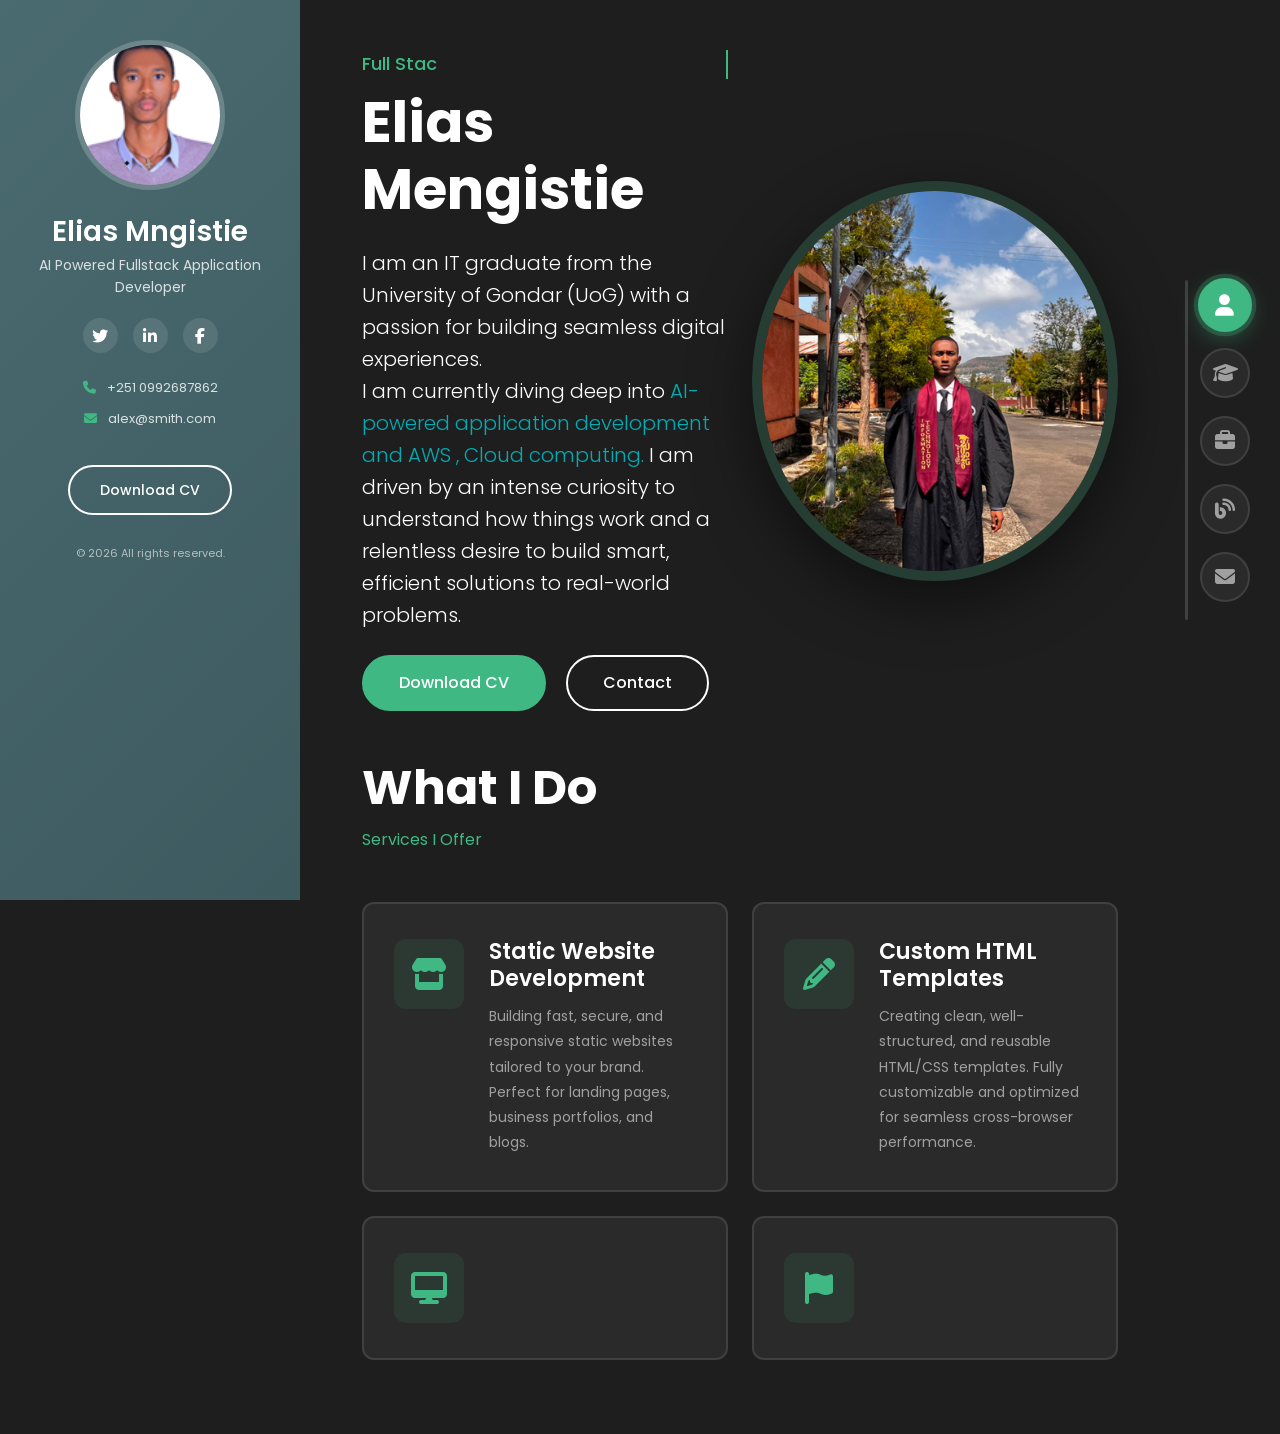
==== index.html @ cf646b40 "Initial commit" ====
<!DOCTYPE html>
<html lang="en">

<head>
    <meta charset="UTF-8">
    <meta name="viewport" content="width=device-width, initial-scale=1.0">
    <meta name="description" content="Professional Portfolio - Web Designer & Developer">
    <meta name="author" content="Alex Smith">
    <title>Elias Mengistie - Web Developer Portfolio</title>

    <!-- Favicon -->
    <link rel="icon" type="image/svg+xml" href="images/favicon.svg">
    <link rel="shortcut icon" href="images/favicon.svg">

    <!-- Bootstrap CSS -->
    <link href="https://cdn.jsdelivr.net/npm/bootstrap@5.3.2/dist/css/bootstrap.min.css" rel="stylesheet">

    <!-- Font Awesome -->
    <link rel="stylesheet" href="https://cdnjs.cloudflare.com/ajax/libs/font-awesome/6.4.2/css/all.min.css">

    <!-- Google Fonts -->
    <link href="https://fonts.googleapis.com/css2?family=Poppins:wght@300;400;500;600;700&display=swap"
        rel="stylesheet">

    <!-- Custom CSS -->
    <link rel="stylesheet" href="css/style.css">

</head>

<body>

    <!-- Sidebar -->
    <aside class="sidebar" id="sidebar">
        <div class="sidebar-content">
            <!-- Profile Image -->
            <div class="profile-img-wrapper">
                <img src="./images/profile.png" alt="Alex Smith" class="profile-img" id="profileImg">
            </div>

            <!-- Name & Title -->
            <h2 class="profile-name">Elias Mngistie</h2>
            <p class="profile-title">AI Powered Fullstack Application Developer </p>

            <!-- Social Links -->
            <div class="social-links">
                <a href="#" aria-label="Twitter"><i class="fab fa-twitter"></i></a>
                <a href="#" aria-label="LinkedIn"><i class="fab fa-linkedin-in"></i></a>
                <a href="#" aria-label="Facebook"><i class="fab fa-facebook-f"></i></a>
            </div>

            <!-- Contact Info -->
            <div class="contact-info">
                <p><i class="fas fa-phone"></i> +251 0992687862</p>
                <p><i class="fas fa-envelope"></i> alex@smith.com</p>
            </div>

            <!-- Download CV Button -->
            <a href="assets/cv.pdf" class="btn-download" download>Download CV</a>

            <!-- Copyright -->
            <p class="copyright">&copy; 2026 All rights reserved.</p>
        </div>

        <!-- Mobile Toggle -->
        <button class="sidebar-toggle d-lg-none" id="sidebarToggle">
            <i class="fas fa-bars"></i>
        </button>
    </aside>

    <!-- Right Navigation -->
    <nav class="right-nav">
        <ul>
            <li data-tooltip="About Me"><a href="#home" class="nav-link" data-section="home" title="About Me">
                    <i class="fas fa-user"></i>
                </a></li>
            <li data-tooltip="Resume"><a href="#resume" class="nav-link" data-section="resume" title="Resume">
                    <i class="fas fa-graduation-cap"></i>
                </a></li>
            <li data-tooltip="Portfolio"><a href="#portfolio" class="nav-link" data-section="portfolio"
                    title="Portfolio">
                    <i class="fas fa-briefcase"></i>
                </a></li>
            <li data-tooltip="Blog"><a href="#blog" class="nav-link" data-section="blog" title="Blog">
                    <i class="fas fa-blog"></i>
                </a></li>
            <li data-tooltip="Contact"><a href="#contact" class="nav-link" data-section="contact" title="Contact">
                    <i class="fas fa-envelope"></i>
                </a></li>
        </ul>
    </nav>

    <!-- Main Content -->
    <main class="main-content">

        <!-- Home Section -->
        <section id="home" class="section">
            <div class="container-fluid h-100">
                <div class="row h-100 align-items-center">
                    <div class="col-lg-6">
                        <div class="home-content">
                            <span class="subtitle">Full Stack Developer</span>
                            <h1 class="display-3 fw-bold mb-4">Elias Mengistie</h1>
                            <p class="lead mb-4">

                                I am an IT graduate from the University of Gondar (UoG) with a passion for building
                                seamless digital experiences.<br>


                                I am currently diving deep into <span class="highlight-text">AI-powered application
                                    development and AWS , Cloud computing. </span>I am driven by an intense curiosity to
                                understand how things work and a relentless desire to build smart, efficient solutions
                                to real-world problems.

                            </p>
                            <div class="home-buttons">
                                <a href="assets/cv.pdf" class="btn btn-primary me-3" download>Download CV</a>
                                <a href="#contact" class="btn btn-outline-light">Contact</a>
                            </div>
                        </div>
                    </div>
                    <div class="col-lg-6">
                        <div class="home-image">
                            <img src="./images/hero7.png" alt="Alex Smith" class="img-fluid rounded-circle">
                        </div>
                    </div>
                </div>

                <!-- What I Do Section (inside About Me) -->
                <div class="what-i-do-section mt-5">
                    <div class="section-header">
                        <h2 class="section-title">What I Do</h2>
                        <p class="section-subtitle">Services I Offer</p>
                    </div>

                    <div class="row">
                        <div class="col-lg-6 mb-4">
                            <div class="service-card">
                                <div class="service-icon">
                                    <i class="fas fa-store"></i>
                                </div>
                                <div class="service-content">
                                    <h3>Static Website Development</h3>
                                    <p>Building fast, secure, and responsive static websites tailored to your brand.
                                        Perfect for landing pages, business portfolios, and blogs.</p>
                                </div>
                            </div>
                        </div>

                        <div class="col-lg-6 mb-4">
                            <div class="service-card">
                                <div class="service-icon">
                                    <i class="fas fa-pencil-alt"></i>
                                </div>
                                <div class="service-content">
                                    <h3>Custom HTML Templates</h3>
                                    <p>Creating clean, well-structured, and reusable HTML/CSS templates. Fully
                                        customizable and optimized for seamless cross-browser performance.</p>
                                </div>
                            </div>
                        </div>

                        <div class="col-lg-6 mb-4">
                            <div class="service-card">
                                <div class="service-icon">
                                    <i class="fas fa-desktop"></i>
                                </div>
                                <!-- <div class="service-content">
                                    <h3>#</h3>
                                    <p>Pellentesque pellentesque, ipsum sit amet auctor accumsan, odio tortor bibendum
                                        massa, sit amet ultricies ex lectus scelerisque nibh. Ut non sodales.</p>
                                </div> -->
                            </div>
                        </div>

                        <div class="col-lg-6 mb-4">
                            <div class="service-card">
                                <div class="service-icon">
                                    <i class="fas fa-flag"></i>
                                </div>
                                <!-- <div class="service-content">
                                    <h3>#</h3>
                                    <p>Pellentesque pellentesque, ipsum sit amet auctor accumsan, odio tortor bibendum
                                        massa, sit amet ultricies ex lectus scelerisque nibh. Ut non sodales.</p>
                                </div> -->
                            </div>
                        </div>
                    </div>
                </div>
            </div>
        </section>

        <!-- Resume Section -->
        <section id="resume" class="section">
            <div class="container-fluid">
                <div class="section-header">
                    <h2 class="section-title">Bachelor of Information Technology </h2>
                    <p class="section-subtitle">University of Gondar (UoG)</p>
                </div>

                <div class="row">
                    <!-- Education & Experience -->
                    <div class="col-lg-6">
                        <h3 class="resume-heading">
                            <i class="fas fa-graduation-cap"></i> Education
                        </h3>

                        <div class="timeline">
                            <div class="timeline-item">
                                <span class="timeline-date">IT Graduate</span>
                                <div class="timeline-content">
                                    <h4></h4>
                                    <p class="timeline-company">University of Studies</p>
                                    <p>Gained hands-on experience in building software solutions and web applications
                                        through academic projects at UoG. Focused heavily on modern frontend
                                        technologies, system analysis, and translating user requirements into functional
                                        web interfaces.</p>
                                </div>
                            </div>

                            <div class="timeline-item">
                                <span class="timeline-date"></span>
                                <div class="timeline-content">
                                    <h4></h4>
                                    <p class="timeline-company"></p>
                                    <p></p>
                                </div>
                            </div>
                        </div>

                        <h3 class="resume-heading mt-5">
                            <i class="fas fa-briefcase"></i> Experience
                        </h3>

                        <div class="timeline">
                            <div class="timeline-item">
                                <span class="timeline-date">2025</span>
                                <div class="timeline-content">
                                    <h4>internship </h4>
                                    <p class="timeline-company">EEU</p>
                                    <p>For 2 months Internship at Ethiopian Electric Utility
                                        by Networking knowledge WAN,LAN And MAN how to server configure
                                        and switch cables, ports configure
                                    </p>
                                </div>
                            </div>

                            <div class="timeline-item">
                                <span class="timeline-date">Graduate IT From UoG 2026</span>
                                <div class="timeline-content">
                                    <h4>Junior developer </h4>
                                    <p class="timeline-company">self employed/freelance </p>
                                    <p></p>
                                </div>
                            </div>

                            <!-- <div class="timeline-item">
                                <span class="timeline-date">2011 - 2013</span>
                                <div class="timeline-content">
                                    <h4>Junior UI/UX Designer</h4>
                                    <p class="timeline-company">Google</p>
                                    <p>Duis mollis nunc quis quam viverra venenatis. Nulla nulla arcu, congue vitae nunc
                                        ac, sodales ultricies diam. Nullam justo erat, tincidunt sit amet.</p>
                                </div>
                            </div> -->
                        </div>
                    </div>

                    <!-- Skills
                    <div class="col-lg-6">
                        <h3 class="resume-heading">
                            <i class="fas fa-pencil-ruler"></i> Design Skills
                        </h3>

                        <div class="skills-list">
                            <div class="skill-item">
                                <div class="skill-header">
                                    <span>Web Design</span>
                                    <span>95%</span>
                                </div>
                                <div class="progress">
                                    <div class="progress-bar" style="width: 95%"></div>
                                </div>
                            </div>

                            <div class="skill-item">
                                <div class="skill-header">
                                    <span>Print Design</span>
                                    <span>85%</span>
                                </div>
                                <div class="progress">
                                    <div class="progress-bar" style="width: 85%"></div>
                                </div>
                            </div>

                            <div class="skill-item">
                                <div class="skill-header">
                                    <span>Logo Design</span>
                                    <span>80%</span>
                                </div>
                                <div class="progress">
                                    <div class="progress-bar" style="width: 80%"></div>
                                </div>
                            </div>

                            <div class="skill-item">
                                <div class="skill-header">
                                    <span>Graphic Design</span>
                                    <span>90%</span>
                                </div>
                                <div class="progress">
                                    <div class="progress-bar" style="width: 90%"></div>
                                </div>
                            </div>
                        </div>

                        <h3 class="resume-heading mt-5">
                            <i class="fas fa-code"></i> Coding Skills
                        </h3>

                        <div class="skills-list">
                            <div class="skill-item">
                                <div class="skill-header">
                                    <span>JavaScript</span>
                                    <span>95%</span>
                                </div>
                                <div class="progress">
                                    <div class="progress-bar" style="width: 95%"></div>
                                </div>
                            </div>

                            <div class="skill-item">
                                <div class="skill-header">
                                    <span>PHP</span>
                                    <span>85%</span>
                                </div>
                                <div class="progress">
                                    <div class="progress-bar" style="width: 85%"></div>
                                </div>
                            </div>

                            <div class="skill-item">
                                <div class="skill-header">
                                    <span>HTML/CSS</span>
                                    <span>100%</span>
                                </div>
                                <div class="progress">
                                    <div class="progress-bar" style="width: 100%"></div>
                                </div>
                            </div>

                            <div class="skill-item">
                                <div class="skill-header">
                                    <span>Smarty/Twig</span>
                                    <span>75%</span>
                                </div>
                                <div class="progress">
                                    <div class="progress-bar" style="width: 75%"></div>
                                </div>
                            </div>

                            <div class="skill-item">
                                <div class="skill-header">
                                    <span>Perl</span>
                                    <span>90%</span>
                                </div>
                                <div class="progress">
                                    <div class="progress-bar" style="width: 90%"></div>
                                </div>
                            </div>
                        </div>

                        <h3 class="resume-heading mt-5">
                            <i class="fas fa-lightbulb"></i> Knowledges
                        </h3>

                        <div class="knowledges">
                            <span class="badge-knowledge">Marketing</span>
                            <span class="badge-knowledge">Print</span>
                            <span class="badge-knowledge">Digital Design</span>
                            <span class="badge-knowledge">Social Media</span>
                            <span class="badge-knowledge">Time Management</span>
                            <span class="badge-knowledge">Communication</span>
                            <span class="badge-knowledge">Problem-Solving</span>
                            <span class="badge-knowledge">Social Networking</span>
                            <span class="badge-knowledge">Flexibility</span>
                        </div>
                    </div> -->
                </div>

                <!-- Certificates Section -->
                <div class="row mt-5">
                    <div class="col-12">
                        <h3 class="resume-heading">
                            <i class="fas fa-certificate"></i> Certificates
                        </h3>

                        <div class="row cert-grid">

                            <div class="col-lg-4 col-md-6 mb-4">
                                <div class="certificate-card">
                                    <div class="certificate-logo">
                                        <img src="./images/profile7.jpg" alt="Certificate Issuer Logo"
                                            onerror="this.style.display='none'; this.parentElement.innerHTML='<span class=\'cert-logo-text\'>GOLDENGRID</span>';">
                                    </div>
                                    <div class="certificate-content">
                                        <h4>5 Million Ethiopian Coders</h4>
                                        <p class="certificate-id">
                                            <i class="fas fa-id-badge"></i>Membership
                                        ID:www.udacity.com/
                                        certificate/e
                                        /fab7bfb4-5303-11ef-be69-573302b5a492
                                        </p>
                                        <p class="certificate-date">
                                            <i class="far fa-calendar-alt"></i> October 27, 2024
                                        </p>
                                        <a href="./images/portfolio9.jpg" class="cert-view-btn">
                                            <i class="fas fa-eye"></i> View Certificate
                                        </a>
                                    </div>
                                </div>
                            </div>

                            <!-- <div class="col-lg-4 col-md-6 mb-4">
                                <div class="certificate-card">
                                    <div class="certificate-logo">
                                        <img src="images/cert-logo-2.png" alt="Certificate Issuer Logo"
                                            onerror="this.style.display='none'; this.parentElement.innerHTML='<span class=\'cert-logo-text\'>GOLDENGRID</span>';">
                                    </div>
                                    <div class="certificate-content">
                                        <h4>Psychology of Internation Design</h4>
                                        <p class="certificate-id">
                                            <i class="fas fa-id-badge"></i> Membership ID: XXXX
                                        </p>
                                        <p class="certificate-date">
                                            <i class="far fa-calendar-alt"></i> 19 April 2018
                                        </p>
                                        <a href="#" class="cert-view-btn">
                                            <i class="fas fa-eye"></i> View Certificate
                                        </a>
                                    </div>
                                </div>
                            </div> -->

                            <!-- <div class="col-lg-4 col-md-6 mb-4">
                                <div class="certificate-card">
                                    <div class="certificate-logo">
                                        <img src="images/cert-logo-3.png" alt="Certificate Issuer Logo"
                                            onerror="this.style.display='none'; this.parentElement.innerHTML='<span class=\'cert-logo-text\'>UDEMY</span>';">
                                    </div>
                                    <div class="certificate-content">
                                        <h4>Advanced Web Development</h4>
                                        <p class="certificate-id">
                                            <i class="fas fa-id-badge"></i> Membership ID: XXXX
                                        </p>
                                        <p class="certificate-date">
                                            <i class="far fa-calendar-alt"></i> 25 June 2019
                                        </p>
                                        <a href="#" class="cert-view-btn">
                                            <i class="fas fa-eye"></i> View Certificate
                                        </a>
                                    </div>
                                </div>
                            </div> -->

                            <!-- <div class="col-lg-4 col-md-6 mb-4">
                                <div class="certificate-card">
                                    <div class="certificate-logo">
                                        <img src="images/cert-logo-4.png" alt="Certificate Issuer Logo"
                                            onerror="this.style.display='none'; this.parentElement.innerHTML='<span class=\'cert-logo-text\'>COURSERA</span>';">
                                    </div>
                                    <div class="certificate-content">
                                        <h4>UI/UX Design Specialization</h4>
                                        <p class="certificate-id">
                                            <i class="fas fa-id-badge"></i> Membership ID: XXXX
                                        </p>
                                        <p class="certificate-date">
                                            <i class="far fa-calendar-alt"></i> 12 March 2020
                                        </p>
                                        <a href="#" class="cert-view-btn">
                                            <i class="fas fa-eye"></i> View Certificate
                                        </a>
                                    </div>
                                </div>
                            </div> -->

                            <!-- <div class="col-lg-4 col-md-6 mb-4">
                                <div class="certificate-card">
                                    <div class="certificate-logo">
                                        <img src="images/cert-logo-5.png" alt="Certificate Issuer Logo"
                                            onerror="this.style.display='none'; this.parentElement.innerHTML='<span class=\'cert-logo-text\'>FREECODECAMP</span>';">
                                    </div>
                                    <div class="certificate-content">
                                        <h4>JavaScript Algorithms &amp; DS</h4>
                                        <p class="certificate-id">
                                            <i class="fas fa-id-badge"></i> Membership ID: XXXX
                                        </p>
                                        <p class="certificate-date">
                                            <i class="far fa-calendar-alt"></i> 08 September 2021
                                        </p>
                                        <a href="#" class="cert-view-btn">
                                            <i class="fas fa-eye"></i> View Certificate
                                        </a>
                                    </div>
                                </div>
                            </div> -->

                            <div class="col-lg-4 col-md-6 mb-4">
                                <div class="certificate-card">
                                    <div class="certificate-logo">
                                        <img src="./images/certeficate.jpg" alt="Certificate Issuer Logo"
                                            onerror="this.style.display='none'; this.parentElement.innerHTML='<span class=\'cert-logo-text\'>META</span>';">
                                    </div>
                                    <div class="certificate-content">
                                        <h4>Andromeda Computer and Software Training institute </h4>
                                        <p class="certificate-id">
                                            <i class="fas fa-id-badge"></i> Membership ID: ACO738/16
                                        </p>
                                        <p class="certificate-date">
                                            <i class="far fa-calendar-alt"></i> December 07, 2023-January 24, 2024
                                        </p>
                                        <a href="./images/andromeda.jpg" class="cert-view-btn">
                                            <i class="fas fa-eye"></i> View Certificate
                                        </a>
                                    </div>
                                </div>
                            </div>

                        </div>
                    </div>
                </div>
            </div>
        </section>

        <!-- Portfolio Section -->
        <section id="portfolio" class="section">
            <div class="container-fluid">
                <div class="section-header">
                    <h2 class="section-title">Portfolio</h2>
                    <p class="section-subtitle">My Best Works</p>
                </div>

                <!-- Filter Buttons -->
                <div class="portfolio-filters mb-4">
                    <button class="filter-btn active" data-filter="all">All</button>
                    <button class="filter-btn" data-filter="detailed">Detailed</button>
                    <button class="filter-btn" data-filter="mockups">Mockups</button>
                    <button class="filter-btn" data-filter="soundcloud">SoundCloud</button>
                    <button class="filter-btn" data-filter="vimeo">Vimeo Videos</button>
                    <button class="filter-btn" data-filter="youtube">YouTube Videos</button>
                </div>

                <!-- Portfolio Grid -->
                <div class="row portfolio-grid">
                    <div class="col-lg-4 col-md-6 mb-4 portfolio-item" data-category="mockups">
                        <div class="portfolio-card">
                            <img src="images/portfolio-1.jpg" alt="Project 1" class="img-fluid">
                            <div class="portfolio-overlay">
                                <h4>Creative Design</h4>
                                <p>Mockups</p>
                                <a href="images/portfolio-1.jpg" class="portfolio-link">
                                    <i class="fas fa-search-plus"></i>
                                </a>
                            </div>
                        </div>
                    </div>

                    <div class="col-lg-4 col-md-6 mb-4 portfolio-item" data-category="detailed">
                        <div class="portfolio-card">
                            <img src="images/portfolio-2.jpg" alt="Project 2" class="img-fluid">
                            <div class="portfolio-overlay">
                                <h4>Architecture Building</h4>
                                <p>Detailed</p>
                                <a href="images/portfolio-2.jpg" class="portfolio-link">
                                    <i class="fas fa-search-plus"></i>
                                </a>
                            </div>
                        </div>
                    </div>

                    <div class="col-lg-4 col-md-6 mb-4 portfolio-item" data-category="mockups">
                        <div class="portfolio-card">
                            <img src="images/portfolio-3.jpg" alt="Project 3" class="img-fluid">
                            <div class="portfolio-overlay">
                                <h4>Brand Identity</h4>
                                <p>Mockups</p>
                                <a href="images/portfolio-3.jpg" class="portfolio-link">
                                    <i class="fas fa-search-plus"></i>
                                </a>
                            </div>
                        </div>
                    </div>

                    <div class="col-lg-4 col-md-6 mb-4 portfolio-item" data-category="youtube">
                        <div class="portfolio-card">
                            <img src="images/portfolio-4.jpg" alt="Project 4" class="img-fluid">
                            <div class="portfolio-overlay">
                                <h4>Video Production</h4>
                                <p>YouTube</p>
                                <a href="#" class="portfolio-link">
                                    <i class="fas fa-play"></i>
                                </a>
                            </div>
                        </div>
                    </div>

                    <div class="col-lg-4 col-md-6 mb-4 portfolio-item" data-category="detailed">
                        <div class="portfolio-card">
                            <img src="images/portfolio-5.jpg" alt="Project 5" class="img-fluid">
                            <div class="portfolio-overlay">
                                <h4>Web Development</h4>
                                <p>Detailed</p>
                                <a href="images/portfolio-5.jpg" class="portfolio-link">
                                    <i class="fas fa-search-plus"></i>
                                </a>
                            </div>
                        </div>
                    </div>

                    <div class="col-lg-4 col-md-6 mb-4 portfolio-item" data-category="vimeo">
                        <div class="portfolio-card">
                            <img src="images/portfolio-6.jpg" alt="Project 6" class="img-fluid">
                            <div class="portfolio-overlay">
                                <h4>Motion Graphics</h4>
                                <p>Vimeo</p>
                                <a href="#" class="portfolio-link">
                                    <i class="fas fa-play"></i>
                                </a>
                            </div>
                        </div>
                    </div>
                </div>
            </div>
        </section>

        <!-- Blog Section -->
        <!-- <section id="blog" class="section">
            <div class="container-fluid">
                <div class="section-header">
                    <h2 class="section-title">Blog</h2>
                    <p class="section-subtitle">My Diary</p>
                </div>

                <!-- Blog Filter -->
                <!-- <div class="blog-filters mb-4">
                    <button class="filter-btn active" data-filter="all">All</button>
                    <button class="filter-btn" data-filter="ui">UI</button>
                    <button class="filter-btn" data-filter="design">Design</button>
                    <button class="filter-btn" data-filter="ecommerce">E-Commerce</button>
                </div> -->

                <!-- Blog Grid -->
                <!-- <div class="row blog-grid">
                    <div class="col-lg-4 col-md-6 mb-4 blog-item" data-category="design">
                        <div class="blog-card">
                            <div class="blog-image">
                                <img src="images/blog-1.jpg" alt="Blog Post 1" class="img-fluid">
                                <span class="blog-category">Design</span>
                            </div>
                            <div class="blog-content">
                                <p class="blog-date">
                                    <i class="far fa-calendar"></i> 09 May, 2026
                                </p>
                                <h4 class="blog-title">
                                    <a href="#">Why I Switched to Sketch For UI Design</a>
                                </h4>
                                <p class="blog-excerpt">Lorem ipsum dolor sit amet, consectetur adipiscing elit. Sed do
                                    eiusmod tempor incididunt ut labore.</p>
                                <a href="#" class="blog-link">Read More <i class="fas fa-arrow-right"></i></a>
                            </div>
                        </div>
                    </div>

                    <div class="col-lg-4 col-md-6 mb-4 blog-item" data-category="ecommerce">
                        <div class="blog-card">
                            <div class="blog-image">
                                <img src="images/blog-2.jpg" alt="Blog Post 2" class="img-fluid">
                                <span class="blog-category">WordPress</span>
                            </div>
                            <div class="blog-content">
                                <p class="blog-date">
                                    <i class="far fa-calendar"></i> 15 June, 2026
                                </p>
                                <h4 class="blog-title">
                                    <a href="#">How to Make a WordPress Plugin Extensible</a>
                                </h4>
                                <p class="blog-excerpt">Consectetur adipiscing elit. Sed do eiusmod tempor incididunt ut
                                    labore et dolore magna aliqua.</p>
                                <a href="#" class="blog-link">Read More <i class="fas fa-arrow-right"></i></a>
                            </div>
                        </div>
                    </div>

                    <div class="col-lg-4 col-md-6 mb-4 blog-item" data-category="ui">
                        <div class="blog-card">
                            <div class="blog-image">
                                <img src="images/blog-3.jpg" alt="Blog Post 3" class="img-fluid">
                                <span class="blog-category">Design</span>
                            </div>
                            <div class="blog-content">
                                <p class="blog-date">
                                    <i class="far fa-calendar"></i> 22 July, 2026
                                </p>
                                <h4 class="blog-title">
                                    <a href="#">Top 10 UI Design Trends for 2026</a>
                                </h4>
                                <p class="blog-excerpt">Sed do eiusmod tempor incididunt ut labore et dolore magna
                                    aliqua. Ut enim ad minim veniam.</p>
                                <a href="#" class="blog-link">Read More <i class="fas fa-arrow-right"></i></a>
                            </div>
                        </div>
                    </div>

                    <div class="col-lg-4 col-md-6 mb-4 blog-item" data-category="ecommerce">
                        <div class="blog-card">
                            <div class="blog-image">
                                <img src="images/blog-4.jpg" alt="Blog Post 4" class="img-fluid">
                                <span class="blog-category">E-Commerce</span>
                            </div>
                            <div class="blog-content">
                                <p class="blog-date">
                                    <i class="far fa-calendar"></i> 01 August, 2026
                                </p>
                                <h4 class="blog-title">
                                    <a href="#">Building Scalable E-Commerce Platforms</a>
                                </h4>
                                <p class="blog-excerpt">Quis nostrud exercitation ullamco laboris nisi ut aliquip ex ea
                                    commodo consequat.</p>
                                <a href="#" class="blog-link">Read More <i class="fas fa-arrow-right"></i></a>
                            </div>
                        </div>
                    </div>
                </div>
            </div>
        </section> -->

        <!-- Contact Section -->
        <section id="contact" class="section">
            <div class="container-fluid">
                <div class="section-header">
                    <h2 class="section-title">Contact</h2>
                    <p class="section-subtitle">Get In Touch</p>
                </div>

                <!-- Contact Info Cards -->
                <div class="row mb-5">
                    <div class="col-md-4 mb-3">
                        <div class="contact-card">
                            <i class="fas fa-map-marker-alt contact-icon"></i>
                            <h4>Gondar</h4>
                            <p>Ethiopia </p>
                        </div>
                    </div>

                    <div class="col-md-4 mb-3">
                        <div class="contact-card">
                            <i class="fas fa-phone contact-icon"></i>
                            <h4>992687862</h4>
                            <p></p>
                        </div>
                    </div>

                    <div class="col-md-4 mb-3">
                        <div class="contact-card">
                            <i class="fas fa-envelope contact-icon"></i>
                            <h4>mengesteielias@gmail.com</h4>
                            <p>Online Support</p>
                        </div>
                    </div>
                </div>

                <!-- Contact Form TOP, Map BOTTOM -->

                <!-- FORM - Top -->
                <div class="row mb-4">
                    <div class="col-12">
                        <form id="contactForm" class="contact-form" novalidate>
                            <h3 class="mb-4">How Can I Help You?</h3>

                            <div class="row">
                                <div class="col-md-6 mb-3">
                                    <input type="text" name="fullname" id="fullname" class="form-control"
                                        placeholder="Full Name" required>
                                    <div class="invalid-feedback">Name is required.</div>
                                </div>
                                <div class="col-md-6 mb-3">
                                    <input type="email" name="email" id="email" class="form-control"
                                        placeholder="Email Address" required>
                                    <div class="invalid-feedback">Please enter a valid email.</div>
                                </div>
                            </div>

                            <div class="row">
                                <div class="col-md-6 mb-3">
                                    <input type="text" name="subject" id="subject" class="form-control"
                                        placeholder="Subject" required>
                                    <div class="invalid-feedback">Subject is required.</div>
                                </div>
                                <div class="col-md-6 mb-3">
                                    <textarea name="message" id="message" class="form-control" rows="3"
                                        placeholder="Message" required></textarea>
                                    <div class="invalid-feedback">Please, leave me a message.</div>
                                </div>
                            </div>

                            <button type="submit" class="btn btn-primary">
                                <i class="fas fa-paper-plane me-2"></i> Send Message
                            </button>
                        </form>
                    </div>
                </div>

                <!-- MAP - Bottom -->
                <div class="row">
                    <div class="col-12">
                        <div class="map-container">
                            <iframe
                                src="https://www.google.com/maps/embed?pb=!1m18!1m12!1m3!1d100939.98555090294!2d-122.507640937988!3d37.75767542590962!2m3!1f0!2f0!3f0!3m2!1i1024!2i768!4f13.1!3m3!1m2!1s0x80859a6d00690021%3A0x4a501367f076adff!2sSan%20Francisco%2C%20CA!5e0!3m2!1sen!2sus!4v1234567890123!5m2!1sen!2sus"
                                width="100%" height="400" style="border:0;" allowfullscreen="" loading="lazy">
                            </iframe>
                        </div>
                    </div>
                </div>
            </div>
        </section>

    </main>

    <!-- Loading Screen -->
    <div class="loading-screen" id="loadingScreen">
        <div class="spinner-border text-primary" role="status">
            <span class="visually-hidden">Loading...</span>
        </div>
    </div>

    <!-- Bootstrap JS -->
    <script src="https://cdn.jsdelivr.net/npm/bootstrap@5.3.2/dist/js/bootstrap.bundle.min.js"></script>

    <!-- Custom JS -->
    <script src="js/script.js"></script>
</body>

</html>
---- css/style.css ----
/* ===================================
   Global Styles & Variables
   =================================== */
:root {
    --primary-color: #40b883;
    --secondary-color: #2c3e50;
    --dark-bg: #1e1e1e;
    --darker-bg: #2a2a2a;
    --sidebar-bg: #3d5a5f;
    --text-light: #ffffff;
    --text-muted: #a0a0a0;
    --border-color: #404040;
    --transition: all 0.3s ease;
}

* {
    margin: 0;
    padding: 0;
    box-sizing: border-box;
}

body {
    font-family: 'Poppins', sans-serif;
    background-color: var(--dark-bg);
    color: var(--text-light);
    overflow-x: hidden;
    line-height: 1.6;
}

a {
    text-decoration: none;
    color: inherit;
    transition: var(--transition);
}

img {
    max-width: 100%;
    height: auto;
}

/* ===================================
   Sidebar Styles
   =================================== */
.sidebar {
    position: fixed;
    left: 0;
    top: 0;
    width: 300px;
    height: 100vh;
    background: linear-gradient(135deg, #4a6b70 0%, #3d5a5f 100%);
    padding: 40px 30px;
    z-index: 1000;
    overflow-y: auto;
    transition: var(--transition);
}

.sidebar::-webkit-scrollbar {
    width: 5px;
}

.sidebar::-webkit-scrollbar-thumb {
    background: rgba(255, 255, 255, 0.3);
    border-radius: 10px;
}

.sidebar-content {
    display: flex;
    flex-direction: column;
    align-items: center;
    text-align: center;
}

.profile-img-wrapper {
    width: 150px;
    height: 150px;
    margin-bottom: 25px;
    position: relative;
}

.profile-img {
    width: 100%;
    height: 100%;
    border-radius: 50%;
    object-fit: cover;
    border: 5px solid rgba(255, 255, 255, 0.2);
    transition: var(--transition);
}

.profile-img:hover {
    transform: scale(1.05);
    border-color: var(--primary-color);
}

.profile-name {
    font-size: 28px;
    font-weight: 600;
    margin-bottom: 5px;
    color: var(--text-light);
}

.profile-title {
    font-size: 14px;
    color: rgba(255, 255, 255, 0.8);
    margin-bottom: 20px;
}

.social-links {
    display: flex;
    gap: 15px;
    margin-bottom: 25px;
}

.social-links a {
    width: 35px;
    height: 35px;
    background: rgba(255, 255, 255, 0.1);
    border-radius: 50%;
    display: flex;
    align-items: center;
    justify-content: center;
    font-size: 16px;
    transition: var(--transition);
}

.social-links a:hover {
    background: var(--primary-color);
    transform: translateY(-3px);
}

.contact-info {
    width: 100%;
    margin-bottom: 25px;
    font-size: 13px;
}

.contact-info p {
    margin-bottom: 10px;
    color: rgba(255, 255, 255, 0.8);
    word-break: break-word;
}

.contact-info i {
    margin-right: 8px;
    color: var(--primary-color);
}

.btn-download {
    display: inline-block;
    padding: 12px 30px;
    background: transparent;
    border: 2px solid var(--text-light);
    color: var(--text-light);
    border-radius: 30px;
    font-size: 14px;
    font-weight: 500;
    transition: var(--transition);
    margin-bottom: 30px;
}

.btn-download:hover {
    background: var(--primary-color);
    border-color: var(--primary-color);
    transform: translateY(-2px);
}

.copyright {
    font-size: 11px;
    color: rgba(255, 255, 255, 0.6);
    margin-top: auto;
}

/* Sidebar Toggle for Mobile */
.sidebar-toggle {
    position: fixed;
    top: 20px;
    left: 20px;
    width: 50px;
    height: 50px;
    background: var(--primary-color);
    border: none;
    border-radius: 50%;
    color: white;
    font-size: 20px;
    cursor: pointer;
    z-index: 1001;
    display: none;
    align-items: center;
    justify-content: center;
    transition: var(--transition);
}

.sidebar-toggle:hover {
    transform: scale(1.1);
}

/* ===================================
   Right Navigation
   =================================== */
.right-nav {
    position: fixed;
    right: 30px;
    top: 50%;
    transform: translateY(-50%);
    z-index: 999;
}

/* Vertical line indicator - LEFT side of buttons */
.right-nav::before {
    content: '';
    position: absolute;
    left: -15px;
    top: 0;
    bottom: 0;
    width: 3px;
    background: var(--border-color);
    border-radius: 2px;
}

.right-nav ul {
    list-style: none;
    margin: 0;
    padding: 0;
}

/* Each list item is the tooltip anchor */
.right-nav ul li {
    margin-bottom: 18px;
    position: relative;
    display: flex;
    align-items: center;
    justify-content: flex-end;
}

/* Tooltip label */
.right-nav ul li::before {
    content: attr(data-tooltip);
    position: absolute;
    right: 70px;
    background: rgba(30, 30, 30, 0.95);
    color: #fff;
    font-size: 15px;
    font-weight: 600;
    padding: 10px 18px;
    border-radius: 8px;
    white-space: nowrap;
    pointer-events: none;
    opacity: 0;
    transform: translateX(10px);
    transition: opacity 0.3s ease, transform 0.3s ease;
    box-shadow: 0 4px 20px rgba(0, 0, 0, 0.4);
    border: 2px solid rgba(64, 184, 131, 0.5);
}

/* Tooltip arrow pointing right */
.right-nav ul li::after {
    content: '';
    position: absolute;
    right: 64px;
    width: 0;
    height: 0;
    border-top: 8px solid transparent;
    border-bottom: 8px solid transparent;
    border-left: 8px solid rgba(30, 30, 30, 0.95);
    pointer-events: none;
    opacity: 0;
    transform: translateX(10px);
    transition: opacity 0.3s ease, transform 0.3s ease;
}

/* Show tooltip on hover */
.right-nav ul li:hover::before,
.right-nav ul li:hover::after {
    opacity: 1;
    transform: translateX(0);
}

/* The nav button itself */
.right-nav .nav-link {
    width: 50px;
    height: 50px;
    background: var(--darker-bg);
    border-radius: 50%;
    display: flex;
    align-items: center;
    justify-content: center;
    font-size: 20px;
    color: var(--text-muted);
    border: 2px solid var(--border-color);
    transition: background 0.3s ease,
                color 0.3s ease,
                border-color 0.3s ease,
                transform 0.3s ease,
                box-shadow 0.3s ease;
    position: relative;
    text-decoration: none;
}

/* Hover state */
.right-nav .nav-link:hover {
    background: rgba(64, 184, 131, 0.15);
    color: var(--primary-color);
    border-color: var(--primary-color);
    transform: scale(1.12);
}

/* Active / selected state - NO PULSE */
.right-nav .nav-link.active {
    background: var(--primary-color);
    color: #fff;
    border-color: var(--primary-color);
    transform: scale(1.08);
    box-shadow: 0 0 0 4px rgba(64, 184, 131, 0.25),
                0 6px 20px rgba(64, 184, 131, 0.35);
}

/* ===================================
   Main Content Area
   =================================== */
.main-content {
    margin-left: 300px;
    margin-right: 100px;
    padding: 50px;
    min-height: 100vh;
}

/* All sections hidden by default – JS handles transitions dynamically */
.section {
    display: none;
    opacity: 0;
}

/* When JS adds .active, it also sets transform inline */
.section.active {
    opacity: 1;
}

/* Blinking cursor for typing animation */
@keyframes blink {
    0%, 100% { border-color: #40b883; }
    50%       { border-color: transparent; }
}

/* ===================================
   Section Headers
   =================================== */
.section-header {
    margin-bottom: 50px;
}

.section-title {
    font-size: 48px;
    font-weight: 700;
    margin-bottom: 10px;
    color: var(--text-light);
}

.section-subtitle {
    font-size: 16px;
    color: var(--primary-color);
    font-weight: 400;
}

/* ===================================
   Services / What I Do Section
   =================================== */
.service-card {
    background: var(--darker-bg);
    padding: 35px 30px;
    border-radius: 12px;
    border: 2px solid var(--border-color);
    transition: var(--transition);
    display: flex;
    gap: 25px;
    align-items: flex-start;
    height: 100%;
}

.service-card:hover {
    border-color: var(--primary-color);
    transform: translateY(-5px);
    box-shadow: 0 10px 30px rgba(64, 184, 131, 0.15);
}

.service-icon {
    flex-shrink: 0;
    width: 70px;
    height: 70px;
    background: rgba(64, 184, 131, 0.1);
    border-radius: 12px;
    display: flex;
    align-items: center;
    justify-content: center;
    font-size: 32px;
    color: var(--primary-color);
    transition: var(--transition);
}

.service-card:hover .service-icon {
    background: var(--primary-color);
    color: white;
    transform: scale(1.1);
}

.service-content h3 {
    font-size: 22px;
    font-weight: 600;
    color: var(--text-light);
    margin-bottom: 12px;
}

.service-content p {
    font-size: 14px;
    color: var(--text-muted);
    line-height: 1.8;
    margin: 0;
}

/* ===================================
   Home Section
   =================================== */
#home {
    display: flex;
    align-items: center;
    min-height: 100vh;
}

.home-content .subtitle {
    color: var(--primary-color);
    font-size: 18px;
    font-weight: 500;
    text-transform: capitalize;
    display: block;
    margin-bottom: 10px;
}

.home-content h1 {
    font-size: 56px;
    font-weight: 700;
    line-height: 1.2;
}

.home-content .lead p {
    font-size: 5px;
    color: var(--text-muted);
    line-height: 1.8;
    color: lavender;

}

.home-content .lead .highlight-text {
    color: #00adb5;
    
}

.home-buttons .btn {
    padding: 14px 35px;
    border-radius: 30px;
    font-weight: 500;
    text-transform: capitalize;
    transition: var(--transition);
}

.btn-primary {
    background: var(--primary-color);
    border: 2px solid var(--primary-color);
    color: white;
}

.btn-primary:hover {
    background: transparent;
    color: var(--primary-color);
    transform: translateY(-3px);
    box-shadow: 0 10px 30px rgba(64, 184, 131, 0.3);
}

.btn-outline-light {
    border: 2px solid var(--text-light);
    color: var(--text-light);
    background: transparent;
}

.btn-outline-light:hover {
    background: var(--text-light);
    color: var(--dark-bg);
    transform: translateY(-3px);
}

.home-image img {
    width: 400px;
    height: 400px;
    object-fit: cover;
    border: 10px solid rgba(64, 184, 131, 0.2);
    box-shadow: 0 20px 60px rgba(0, 0, 0, 0.5);
}

/* Stats Row */
.stats-row {
    margin-top: 80px;
}

.stat-card {
    background: var(--darker-bg);
    padding: 30px 20px;
    border-radius: 10px;
    transition: var(--transition);
    border: 2px solid transparent;
}

.stat-card:hover {
    border-color: var(--primary-color);
    transform: translateY(-5px);
}

.stat-icon {
    font-size: 40px;
    color: var(--primary-color);
    margin-bottom: 15px;
}

.stat-number {
    font-size: 32px;
    font-weight: 700;
    margin-bottom: 5px;
    color: var(--text-light);
}

.stat-label {
    font-size: 14px;
    color: var(--text-muted);
    margin: 0;
}


/* ===================================
   Resume Section
   =================================== */
.resume-heading {
    font-size: 24px;
    font-weight: 600;
    margin-bottom: 30px;
    color: var(--text-light);
}

.resume-heading i {
    color: var(--primary-color);
    margin-right: 10px;
}

/* Timeline */
.timeline {
    position: relative;
    padding-left: 50px;
    margin-bottom: 40px;
}

.timeline::before {
    content: '';
    position: absolute;
    left: 15px;
    top: 0;
    bottom: 0;
    width: 2px;
    background: var(--border-color);
}

.timeline-item {
    position: relative;
    margin-bottom: 40px;
}

.timeline-item::before {
    content: '';
    position: absolute;
    left: -41px;
    top: 0;
    width: 12px;
    height: 12px;
    background: var(--primary-color);
    border-radius: 50%;
    border: 3px solid var(--dark-bg);
}

.timeline-date {
    font-size: 14px;
    color: var(--primary-color);
    font-weight: 500;
    display: block;
    margin-bottom: 8px;
}

.timeline-content h4 {
    font-size: 20px;
    font-weight: 600;
    margin-bottom: 5px;
    color: var(--text-light);
}

.timeline-company {
    font-size: 14px;
    color: var(--text-muted);
    margin-bottom: 10px;
}

.timeline-content p {
    font-size: 14px;
    color: var(--text-muted);
    line-height: 1.8;
}

/* Skills */
.skills-list {
    margin-bottom: 40px;
}

.skill-item {
    margin-bottom: 25px;
}

.skill-header {
    display: flex;
    justify-content: space-between;
    margin-bottom: 10px;
    font-size: 14px;
    font-weight: 500;
}

.progress {
    height: 8px;
    background: var(--darker-bg);
    border-radius: 10px;
    overflow: hidden;
}

.progress-bar {
    height: 100%;
    background: linear-gradient(90deg, var(--primary-color), #35a372);
    border-radius: 10px;
    transition: width 1s ease;
}

/* Knowledges */
.knowledges {
    display: flex;
    flex-wrap: wrap;
    gap: 10px;
}

.badge-knowledge {
    padding: 8px 20px;
    background: var(--darker-bg);
    border: 1px solid var(--border-color);
    border-radius: 20px;
    font-size: 13px;
    color: var(--text-light);
    transition: var(--transition);
}

.badge-knowledge:hover {
    background: var(--primary-color);
    border-color: var(--primary-color);
    transform: translateY(-2px);
}

/* ===================================
   Portfolio Section
   =================================== */
.portfolio-filters,
.blog-filters {
    text-align: center;
    margin-bottom: 40px;
}

.filter-btn {
    background: transparent;
    border: 2px solid var(--border-color);
    color: var(--text-muted);
    padding: 10px 25px;
    border-radius: 25px;
    margin: 5px;
    cursor: pointer;
    font-size: 14px;
    font-weight: 500;
    transition: var(--transition);
}

.filter-btn:hover,
.filter-btn.active {
    background: var(--primary-color);
    border-color: var(--primary-color);
    color: var(--text-light);
}

.portfolio-item {
    transition: var(--transition);
}

.portfolio-item.hide {
    display: none;
}

.portfolio-card {
    position: relative;
    overflow: hidden;
    border-radius: 10px;
    cursor: pointer;
}

.portfolio-card img {
    width: 100%;
    height: 300px;
    object-fit: cover;
    transition: var(--transition);
}

.portfolio-overlay {
    position: absolute;
    top: 0;
    left: 0;
    width: 100%;
    height: 100%;
    background: rgba(64, 184, 131, 0.95);
    display: flex;
    flex-direction: column;
    align-items: center;
    justify-content: center;
    opacity: 0;
    transition: var(--transition);
}

.portfolio-card:hover .portfolio-overlay {
    opacity: 1;
}

.portfolio-card:hover img {
    transform: scale(1.1);
}

.portfolio-overlay h4 {
    font-size: 22px;
    font-weight: 600;
    margin-bottom: 5px;
    color: white;
}

.portfolio-overlay p {
    font-size: 14px;
    color: rgba(255, 255, 255, 0.9);
    margin-bottom: 15px;
}

.portfolio-link {
    width: 50px;
    height: 50px;
    background: white;
    color: var(--primary-color);
    border-radius: 50%;
    display: flex;
    align-items: center;
    justify-content: center;
    font-size: 20px;
    transition: var(--transition);
}

.portfolio-link:hover {
    transform: scale(1.2);
}

/* ===================================
   Blog Section
   =================================== */
.blog-item {
    transition: var(--transition);
}

.blog-item.hide {
    display: none;
}

.blog-card {
    background: var(--darker-bg);
    border-radius: 10px;
    overflow: hidden;
    transition: var(--transition);
    height: 100%;
}

.blog-card:hover {
    transform: translateY(-10px);
    box-shadow: 0 15px 40px rgba(0, 0, 0, 0.5);
}

.blog-image {
    position: relative;
    overflow: hidden;
}

.blog-image img {
    width: 100%;
    height: 250px;
    object-fit: cover;
    transition: var(--transition);
}

.blog-card:hover .blog-image img {
    transform: scale(1.1);
}

.blog-category {
    position: absolute;
    top: 20px;
    left: 20px;
    background: var(--primary-color);
    color: white;
    padding: 5px 15px;
    border-radius: 20px;
    font-size: 12px;
    font-weight: 500;
}

.blog-content {
    padding: 25px;
}

.blog-date {
    font-size: 13px;
    color: var(--text-muted);
    margin-bottom: 10px;
}

.blog-date i {
    margin-right: 5px;
}

.blog-title {
    font-size: 20px;
    font-weight: 600;
    margin-bottom: 15px;
}

.blog-title a {
    color: var(--text-light);
    transition: var(--transition);
}

.blog-title a:hover {
    color: var(--primary-color);
}

.blog-excerpt {
    font-size: 14px;
    color: var(--text-muted);
    line-height: 1.8;
    margin-bottom: 15px;
}

.blog-link {
    color: var(--primary-color);
    font-size: 14px;
    font-weight: 500;
    transition: var(--transition);
}

.blog-link:hover {
    color: var(--text-light);
}

.blog-link i {
    margin-left: 5px;
    transition: var(--transition);
}

.blog-link:hover i {
    margin-left: 10px;
}

/* ===================================
   Contact Section
   =================================== */
.contact-card {
    background: var(--darker-bg);
    padding: 40px 30px;
    border-radius: 10px;
    text-align: center;
    transition: var(--transition);
    border: 2px solid transparent;
}

.contact-card:hover {
    border-color: var(--primary-color);
    transform: translateY(-5px);
}

.contact-icon {
    font-size: 40px;
    color: var(--primary-color);
    margin-bottom: 20px;
}

.contact-card h4 {
    font-size: 20px;
    font-weight: 600;
    margin-bottom: 10px;
    color: var(--text-light);
}

.contact-card p {
    font-size: 14px;
    color: var(--text-muted);
    margin: 0;
}

/* Map */
.map-container {
    border-radius: 12px;
    overflow: hidden;
    border: 2px solid var(--border-color);
}

.map-container iframe {
    width: 100%;
    height: 450px;
    display: block;
}

/* Contact Form */
.contact-form {
    background: var(--darker-bg);
    padding: 40px;
    border-radius: 10px;
}

.contact-form h3 {
    font-size: 24px;
    font-weight: 600;
    color: var(--text-light);
}

.contact-form .form-control {
    background: var(--dark-bg);
    border: 2px solid var(--border-color);
    color: var(--text-light);
    padding: 12px 20px;
    border-radius: 8px;
    transition: var(--transition);
}

.contact-form .form-control:focus {
    background: var(--dark-bg);
    border-color: var(--primary-color);
    color: var(--text-light);
    box-shadow: 0 0 0 0.2rem rgba(64, 184, 131, 0.25);
}

.contact-form .form-control::placeholder {
    color: var(--text-muted);
}

.contact-form textarea.form-control {
    resize: vertical;
    min-height: 150px;
}

/* Form validation */
.contact-form .form-control.is-invalid {
    border-color: #dc3545;
}

.contact-form .invalid-feedback {
    display: block;
    background: #dc3545;
    color: white;
    padding: 6px 12px;
    border-radius: 5px;
    font-size: 13px;
    font-weight: 500;
    margin-top: 6px;
    position: relative;
}

.contact-form .invalid-feedback::before {
    content: '';
    position: absolute;
    top: -5px;
    left: 15px;
    width: 0;
    height: 0;
    border-left: 6px solid transparent;
    border-right: 6px solid transparent;
    border-bottom: 6px solid #dc3545;
}

/* reCAPTCHA wrapper */
.g-recaptcha {
    transform: scale(0.95);
    transform-origin: 0 0;
}

/* ===================================
   Loading Screen
   =================================== */
.loading-screen {
    position: fixed;
    top: 0;
    left: 0;
    width: 100%;
    height: 100%;
    background: var(--dark-bg);
    display: flex;
    align-items: center;
    justify-content: center;
    z-index: 9999;
    transition: opacity 0.5s ease;
}

.loading-screen.hide {
    opacity: 0;
    pointer-events: none;
}

/* JS sets opacity directly — ensure transition works */
.loading-screen {
    transition: opacity 0.5s ease;
}

.spinner-border {
    width: 3rem;
    height: 3rem;
    border-width: 0.3rem;
}

.text-primary {
    color: var(--primary-color) !important;
}

/* ===================================
   RESPONSIVE DESIGN — Full Rewrite
   Desktop  > 1200px
   Laptop   992px – 1199px
   Tablet   768px – 991px
   Mobile   < 768px
   Small    < 480px
   =================================== */

/* ── Laptop (992 – 1199) ─────────────────── */
@media (max-width: 1199px) {
    .main-content {
        margin-left: 280px;
        margin-right: 90px;
        padding: 40px 30px;
    }
    .home-content h1        { font-size: 46px; }
    .home-image img         { width: 340px; height: 340px; }
    .section-title          { font-size: 40px; }
    .right-nav              { right: 20px; }
    .right-nav::before      { left: -12px; }
}

/* ── Tablet (768 – 991) ──────────────────── */
@media (max-width: 991px) {

    /* Sidebar: hidden off-screen, slides in on toggle */
    .sidebar {
        transform: translateX(-100%);
        width: 280px;
        z-index: 1050;
    }
    .sidebar.active         { transform: translateX(0); }

    /* Hamburger button visible */
    .sidebar-toggle {
        display: flex !important;
        top: 15px;
        left: 15px;
        width: 44px;
        height: 44px;
        font-size: 18px;
    }

    /* Overlay behind sidebar when open */
    .sidebar-overlay {
        display: none;
        position: fixed;
        inset: 0;
        background: rgba(0,0,0,0.55);
        z-index: 1049;
    }
    .sidebar-overlay.active { display: block; }

    /* Main content — full width */
    .main-content {
        margin-left: 0;
        margin-right: 80px;
        padding: 30px 25px;
    }

    /* Right nav shifts left slightly */
    .right-nav              { right: 15px; }
    .right-nav::before      { left: -10px; }
    .right-nav .nav-link    { width: 44px; height: 44px; font-size: 17px; }

    /* Home: stack text above image */
    #home .row.h-100        { flex-direction: column; justify-content: center; gap: 30px; }
    .home-content           { text-align: center; }
    .home-content h1        { font-size: 40px; }
    .home-content .subtitle { font-size: 16px; }
    .home-content .lead     { font-size: 14px; }
    .home-buttons           { justify-content: center; display: flex; flex-wrap: wrap; gap: 10px; }
    .home-image             { text-align: center; }
    .home-image img         { width: 280px; height: 280px; }

    /* Section titles */
    .section-title          { font-size: 34px; }
    .section-subtitle       { font-size: 14px; }

    /* Resume: stack both columns */
    #resume .col-lg-6       { flex: 0 0 100%; max-width: 100%; }

    /* Service cards: icon left, text right (normal) */
    .service-card           { flex-direction: row; }

    /* Portfolio grid: 2 columns */
    .portfolio-item         { flex: 0 0 50%; max-width: 50%; }
    .portfolio-card img     { height: 240px; }

    /* Blog grid: 2 columns */
    .blog-item              { flex: 0 0 50%; max-width: 50%; }
    .blog-image img         { height: 220px; }

    /* Contact cards: 1 row of 3 */
    .contact-card           { padding: 25px 15px; }

    /* Map full width */
    .map-container iframe   { height: 350px; }
}

/* ── Mobile (< 768px) ────────────────────── */
@media (max-width: 767px) {

    /* Sidebar same as tablet but narrower */
    .sidebar                { width: 270px; }

    /* Main content — full width, extra bottom padding for bottom nav */
    .main-content {
        margin-left: 0;
        margin-right: 0;
        padding: 70px 15px 90px;   /* top: space for hamburger, bottom: space for bottom-nav */
    }

    /* ── Bottom navigation bar ── */
    .right-nav {
        position: fixed;
        bottom: 0;
        top: auto;
        left: 0;
        right: 0;
        transform: none;
        background: var(--darker-bg);
        border-top: 2px solid var(--border-color);
        padding: 8px 0;
        z-index: 998;
    }
    /* Hide vertical line on bottom bar */
    .right-nav::before      { display: none; }

    .right-nav ul {
        display: flex;
        justify-content: space-around;
        align-items: center;
        margin: 0;
        padding: 0;
    }
    .right-nav ul li        { margin: 0; justify-content: center; }

    /* Hide tooltips on bottom bar — no room */
    .right-nav ul li::before,
    .right-nav ul li::after { display: none !important; }

    .right-nav .nav-link    { width: 44px; height: 44px; font-size: 18px; }

    /* Home: full stack */
    #home                   { min-height: auto; padding-top: 20px; }
    .home-content           { text-align: center; }
    .home-content h1        { font-size: 32px; }
    .home-content .subtitle { font-size: 15px; }
    .home-content .lead     { font-size: 13px; }
    .home-buttons           { flex-direction: column; align-items: center; gap: 10px; }
    .home-buttons .btn      { width: 100%; max-width: 260px; padding: 12px 20px; }
    .home-image             { text-align: center; margin-top: 25px; }
    .home-image img         { width: 230px; height: 230px; border-width: 6px; }

    /* Section headings */
    .section-title          { font-size: 28px; }
    .section-header         { margin-bottom: 30px; }

    /* Resume: single column */
    #resume .col-lg-6       { flex: 0 0 100%; max-width: 100%; }
    .resume-heading         { font-size: 20px; }
    .timeline               { padding-left: 35px; }
    .timeline::before       { left: 8px; }
    .timeline-item::before  { left: -33px; }
    .timeline-content h4    { font-size: 17px; }

    /* Skills */
    .skill-header           { font-size: 13px; }

    /* Service cards: stack icon top */
    .service-card           { flex-direction: column; align-items: center; text-align: center; padding: 25px 20px; }
    .service-icon           { width: 60px; height: 60px; font-size: 26px; }
    .service-content h3     { font-size: 18px; }

    /* Portfolio: single column */
    .portfolio-item         { flex: 0 0 100%; max-width: 100%; }
    .portfolio-card img     { height: 220px; }
    .filter-btn             { padding: 7px 14px; font-size: 12px; margin: 3px; }

    /* Blog: single column */
    .blog-item              { flex: 0 0 100%; max-width: 100%; }
    .blog-image img         { height: 200px; }
    .blog-title             { font-size: 17px; }

    /* Contact */
    .contact-card           { padding: 20px 15px; }
    .contact-icon           { font-size: 30px; margin-bottom: 12px; }
    .contact-card h4        { font-size: 16px; }
    .contact-form           { padding: 20px 15px; }
    .map-container iframe   { height: 280px; }

    /* Certificates */
    .certificate-card       { flex-direction: column; align-items: center; text-align: center; padding: 20px 15px; }
    .certificate-logo       { width: 65px; height: 65px; }

    /* Knowledges */
    .badge-knowledge        { padding: 6px 14px; font-size: 12px; }
}

/* ── Small phones (< 480px) ─────────────── */
@media (max-width: 479px) {
    .main-content           { padding: 65px 12px 85px; }
    .home-content h1        { font-size: 26px; }
    .home-image img         { width: 190px; height: 190px; }
    .section-title          { font-size: 24px; }
    .sidebar                { width: 100%; }  /* Full-width sidebar on tiny phones */
    .right-nav .nav-link    { width: 40px; height: 40px; font-size: 16px; }
    .profile-img-wrapper    { width: 110px; height: 110px; }
    .profile-name           { font-size: 22px; }
    .btn-download           { padding: 10px 22px; font-size: 13px; }
    .portfolio-card img     { height: 190px; }
    .blog-image img         { height: 180px; }
    .contact-form           { padding: 15px 12px; }
    .map-container iframe   { height: 240px; }
}

/* ── Landscape small phones ─────────────── */
@media (max-height: 500px) and (orientation: landscape) {
    .sidebar                { padding: 15px 20px; }
    .profile-img-wrapper    { width: 80px; height: 80px; margin-bottom: 10px; }
    .profile-name           { font-size: 18px; }
    .btn-download           { margin-bottom: 15px; padding: 8px 20px; }
    .main-content           { padding-top: 60px; }
}

/* ── Print ───────────────────────────────── */
@media print {
    .sidebar, .right-nav, .sidebar-toggle,
    .loading-screen, .sidebar-overlay { display: none !important; }
    .main-content   { margin: 0; padding: 20px; }
    .section        { display: block !important; opacity: 1 !important;
                      transform: none !important; page-break-after: always; }
}
.certificate-card {
    background: var(--darker-bg);
    border-radius: 12px;
    padding: 25px;
    display: flex;
    align-items: flex-start;
    gap: 20px;
    border: 2px solid var(--border-color);
    transition: var(--transition);
    height: 100%;
}

.certificate-card:hover {
    border-color: var(--primary-color);
    transform: translateY(-5px);
    box-shadow: 0 10px 30px rgba(64, 184, 131, 0.15);
}

.certificate-logo {
    flex-shrink: 0;
    width: 80px;
    height: 80px;
    background: var(--dark-bg);
    border-radius: 10px;
    display: flex;
    align-items: center;
    justify-content: center;
    overflow: hidden;
    border: 1px solid var(--border-color);
}

.certificate-logo img {
    width: 100%;
    height: 100%;
    object-fit: contain;
    padding: 8px;
}

.cert-logo-text {
    font-size: 9px;
    font-weight: 700;
    color: var(--primary-color);
    letter-spacing: 1px;
    text-align: center;
    line-height: 1.3;
    word-break: break-word;
    padding: 5px;
}

.certificate-content {
    flex: 1;
    min-width: 0;
}

.certificate-content h4 {
    font-size: 16px;
    font-weight: 600;
    color: var(--text-light);
    margin-bottom: 8px;
    line-height: 1.4;
}

.certificate-id {
    font-size: 13px;
    color: var(--text-muted);
    margin-bottom: 6px;
}

.certificate-id i {
    color: var(--primary-color);
    margin-right: 5px;
}

.certificate-date {
    font-size: 13px;
    color: var(--text-muted);
    margin-bottom: 12px;
}

.certificate-date i {
    color: var(--primary-color);
    margin-right: 5px;
}

.cert-view-btn {
    display: inline-flex;
    align-items: center;
    gap: 6px;
    font-size: 13px;
    font-weight: 500;
    color: var(--primary-color);
    border: 1px solid var(--primary-color);
    border-radius: 20px;
    padding: 5px 14px;
    transition: var(--transition);
}

.cert-view-btn:hover {
    background: var(--primary-color);
    color: var(--text-light);
}

/* Responsive - Certificates */
@media (max-width: 575px) {
    .certificate-card {
        flex-direction: column;
        align-items: center;
        text-align: center;
    }

    .certificate-logo {
        width: 70px;
        height: 70px;
    }

    .cert-view-btn {
        margin: 0 auto;
    }
}
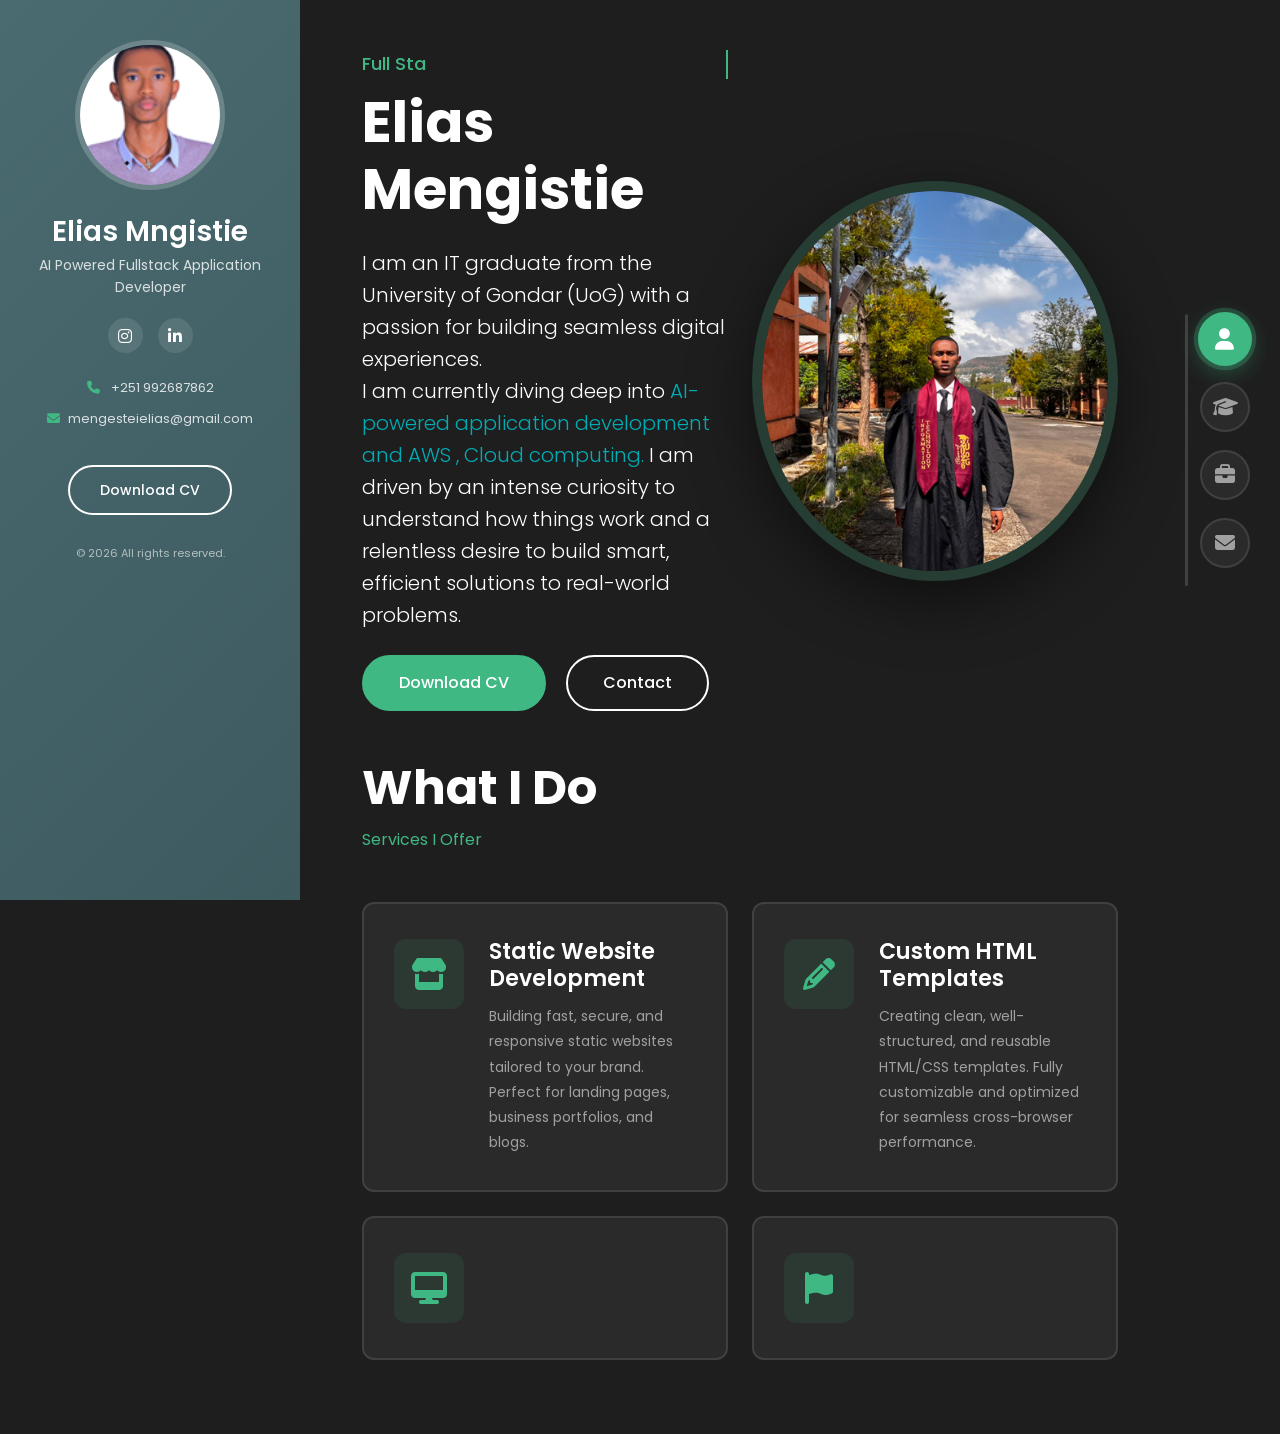
==== commit 1522c97a: "Fix portfolio: real projects, correct email, remove blog nav, fix CV link, Instagram/LinkedIn social" ====
--- a/index.html
+++ b/index.html
@@ -43,19 +43,20 @@
 
             <!-- Social Links -->
             <div class="social-links">
-                <a href="#" aria-label="Twitter"><i class="fab fa-twitter"></i></a>
-                <a href="#" aria-label="LinkedIn"><i class="fab fa-linkedin-in"></i></a>
-                <a href="#" aria-label="Facebook"><i class="fab fa-facebook-f"></i></a>
+                <a href="https://www.e_m_g2175" target="_blank" aria-label="Instagram"><i
+                        class="fab fa-instagram"></i></a>
+                <a href="https:www.linkedin.com/in/elias-mengestei75" target="_blank" aria-label="LinkedIn"><i
+                        class="fab fa-linkedin-in"></i></a>
             </div>
 
             <!-- Contact Info -->
             <div class="contact-info">
-                <p><i class="fas fa-phone"></i> +251 0992687862</p>
-                <p><i class="fas fa-envelope"></i> alex@smith.com</p>
+                <p><i class="fas fa-phone"></i> +251 992687862</p>
+                <p><i class="fas fa-envelope"></i>mengesteielias@gmail.com </p>
             </div>
 
             <!-- Download CV Button -->
-            <a href="assets/cv.pdf" class="btn-download" download>Download CV</a>
+            <a href="assets/Elias_Mengestei_Professional_CV.pdf" class="btn-download" download>Download CV</a>
 
             <!-- Copyright -->
             <p class="copyright">&copy; 2026 All rights reserved.</p>
@@ -80,9 +81,7 @@
                     title="Portfolio">
                     <i class="fas fa-briefcase"></i>
                 </a></li>
-            <li data-tooltip="Blog"><a href="#blog" class="nav-link" data-section="blog" title="Blog">
-                    <i class="fas fa-blog"></i>
-                </a></li>
+
             <li data-tooltip="Contact"><a href="#contact" class="nav-link" data-section="contact" title="Contact">
                     <i class="fas fa-envelope"></i>
                 </a></li>
@@ -113,7 +112,8 @@
 
                             </p>
                             <div class="home-buttons">
-                                <a href="assets/cv.pdf" class="btn btn-primary me-3" download>Download CV</a>
+                                <a href="assets/Elias_Mengestei_Professional_CV.pdf" class="btn btn-primary me-3"
+                                    download>Download CV</a>
                                 <a href="#contact" class="btn btn-outline-light">Contact</a>
                             </div>
                         </div>
@@ -406,9 +406,9 @@
                                         <h4>5 Million Ethiopian Coders</h4>
                                         <p class="certificate-id">
                                             <i class="fas fa-id-badge"></i>Membership
-                                        ID:www.udacity.com/
-                                        certificate/e
-                                        /fab7bfb4-5303-11ef-be69-573302b5a492
+                                            ID:www.udacity.com/
+                                            certificate/e
+                                            /fab7bfb4-5303-11ef-be69-573302b5a492
                                         </p>
                                         <p class="certificate-date">
                                             <i class="far fa-calendar-alt"></i> October 27, 2024
@@ -542,92 +542,68 @@
                 <!-- Filter Buttons -->
                 <div class="portfolio-filters mb-4">
                     <button class="filter-btn active" data-filter="all">All</button>
-                    <button class="filter-btn" data-filter="detailed">Detailed</button>
-                    <button class="filter-btn" data-filter="mockups">Mockups</button>
-                    <button class="filter-btn" data-filter="soundcloud">SoundCloud</button>
-                    <button class="filter-btn" data-filter="vimeo">Vimeo Videos</button>
-                    <button class="filter-btn" data-filter="youtube">YouTube Videos</button>
-                </div>
-
-                <!-- Portfolio Grid -->
+                    <button class="filter-btn" data-filter="web">Web App</button>
+                    <button class="filter-btn" data-filter="mobile">Mobile</button>
+                    <button class="filter-btn" data-filter="ui">UI/UX</button>
+                    <button class="filter-btn" data-filter="other">Other</button>
+                </div>
+
+                <!-- =====================================================
+                     HOW TO ADD YOUR OWN PROJECT:
+                     1. Take a screenshot of your project and save it in the images/ folder
+                        e.g.  images/my-project.jpg
+                     2. Copy one of the project blocks below
+                     3. Change these 4 things:
+                        a) data-category  → web | mobile | ui | other
+                        b) img src        → your screenshot path
+                        c) <h4>           → your project name
+                        d) href on the link → your GitHub or live site URL
+                ===================================================== -->
                 <div class="row portfolio-grid">
-                    <div class="col-lg-4 col-md-6 mb-4 portfolio-item" data-category="mockups">
-                        <div class="portfolio-card">
-                            <img src="images/portfolio-1.jpg" alt="Project 1" class="img-fluid">
+
+                    <!-- PROJECT 1: Personal Portfolio Website -->
+                    <div class="col-lg-4 col-md-6 mb-4 portfolio-item" data-category="web">
+                        <div class="portfolio-card"
+                            onclick="window.open('https://github.com/eliasmengestei/eliasmengistie.github.io','_blank')"
+                            style="cursor:pointer;">
+                            <img src="images/hero7.png" alt="Personal Portfolio Website" class="img-fluid">
                             <div class="portfolio-overlay">
-                                <h4>Creative Design</h4>
-                                <p>Mockups</p>
-                                <a href="images/portfolio-1.jpg" class="portfolio-link">
-                                    <i class="fas fa-search-plus"></i>
-                                </a>
-                            </div>
-                        </div>
-                    </div>
-
-                    <div class="col-lg-4 col-md-6 mb-4 portfolio-item" data-category="detailed">
-                        <div class="portfolio-card">
-                            <img src="images/portfolio-2.jpg" alt="Project 2" class="img-fluid">
+                                <h4>Personal Portfolio Website</h4>
+                                <p class="portfolio-desc">Responsive portfolio built with HTML, CSS, Bootstrap &
+                                    JavaScript.</p>
+                                <div class="portfolio-tags">
+                                    <span>HTML</span>
+                                    <span>CSS</span>
+                                    <span>Bootstrap</span>
+                                    <span>JavaScript</span>
+                                </div>
+                                <span class="portfolio-link"><i class="fab fa-github"></i></span>
+                            </div>
+                        </div>
+                    </div>
+
+                    <!-- PROJECT 2: Internship Career Management System -->
+                    <div class="col-lg-4 col-md-6 mb-4 portfolio-item" data-category="web">
+                        <div class="portfolio-card"
+                            onclick="window.open('https://github.com/eliasmengestei/Internship-and-Career-Management-System-ICMS-','_blank')"
+                            style="cursor:pointer;">
+                            <img src="images/icms-project.jpg" alt="Internship Career Management System"
+                                class="img-fluid">
                             <div class="portfolio-overlay">
-                                <h4>Architecture Building</h4>
-                                <p>Detailed</p>
-                                <a href="images/portfolio-2.jpg" class="portfolio-link">
-                                    <i class="fas fa-search-plus"></i>
-                                </a>
-                            </div>
-                        </div>
-                    </div>
-
-                    <div class="col-lg-4 col-md-6 mb-4 portfolio-item" data-category="mockups">
-                        <div class="portfolio-card">
-                            <img src="images/portfolio-3.jpg" alt="Project 3" class="img-fluid">
-                            <div class="portfolio-overlay">
-                                <h4>Brand Identity</h4>
-                                <p>Mockups</p>
-                                <a href="images/portfolio-3.jpg" class="portfolio-link">
-                                    <i class="fas fa-search-plus"></i>
-                                </a>
-                            </div>
-                        </div>
-                    </div>
-
-                    <div class="col-lg-4 col-md-6 mb-4 portfolio-item" data-category="youtube">
-                        <div class="portfolio-card">
-                            <img src="images/portfolio-4.jpg" alt="Project 4" class="img-fluid">
-                            <div class="portfolio-overlay">
-                                <h4>Video Production</h4>
-                                <p>YouTube</p>
-                                <a href="#" class="portfolio-link">
-                                    <i class="fas fa-play"></i>
-                                </a>
-                            </div>
-                        </div>
-                    </div>
-
-                    <div class="col-lg-4 col-md-6 mb-4 portfolio-item" data-category="detailed">
-                        <div class="portfolio-card">
-                            <img src="images/portfolio-5.jpg" alt="Project 5" class="img-fluid">
-                            <div class="portfolio-overlay">
-                                <h4>Web Development</h4>
-                                <p>Detailed</p>
-                                <a href="images/portfolio-5.jpg" class="portfolio-link">
-                                    <i class="fas fa-search-plus"></i>
-                                </a>
-                            </div>
-                        </div>
-                    </div>
-
-                    <div class="col-lg-4 col-md-6 mb-4 portfolio-item" data-category="vimeo">
-                        <div class="portfolio-card">
-                            <img src="images/portfolio-6.jpg" alt="Project 6" class="img-fluid">
-                            <div class="portfolio-overlay">
-                                <h4>Motion Graphics</h4>
-                                <p>Vimeo</p>
-                                <a href="#" class="portfolio-link">
-                                    <i class="fas fa-play"></i>
-                                </a>
-                            </div>
-                        </div>
-                    </div>
+                                <h4>Internship Career Management System</h4>
+                                <p class="portfolio-desc">Full stack system for managing internships at University of
+                                    Gondar.</p>
+                                <div class="portfolio-tags">
+                                    <span>React</span>
+                                    <span>PHP</span>
+                                    <span>MySQL</span>
+                                    <span>REST API</span>
+                                </div>
+                                <span class="portfolio-link"><i class="fab fa-github"></i></span>
+                            </div>
+                        </div>
+                    </div>
+
                 </div>
             </div>
         </section>
@@ -641,15 +617,15 @@
                 </div>
 
                 <!-- Blog Filter -->
-                <!-- <div class="blog-filters mb-4">
+        <!-- <div class="blog-filters mb-4">
                     <button class="filter-btn active" data-filter="all">All</button>
                     <button class="filter-btn" data-filter="ui">UI</button>
                     <button class="filter-btn" data-filter="design">Design</button>
                     <button class="filter-btn" data-filter="ecommerce">E-Commerce</button>
                 </div> -->
 
-                <!-- Blog Grid -->
-                <!-- <div class="row blog-grid">
+        <!-- Blog Grid -->
+        <!-- <div class="row blog-grid">
                     <div class="col-lg-4 col-md-6 mb-4 blog-item" data-category="design">
                         <div class="blog-card">
                             <div class="blog-image">
--- a/css/style.css
+++ b/css/style.css
@@ -694,8 +694,9 @@
     transition: var(--transition);
 }
 
-.portfolio-item.hide {
-    display: none;
+.portfolio-item.hide,
+.portfolio-item.portfolio-hidden {
+    display: none !important;
 }
 
 .portfolio-card {
@@ -703,6 +704,7 @@
     overflow: hidden;
     border-radius: 10px;
     cursor: pointer;
+    background: #1a2a3a;
 }
 
 .portfolio-card img {
@@ -710,6 +712,8 @@
     height: 300px;
     object-fit: cover;
     transition: var(--transition);
+    display: block;
+    background: #1a2a3a;
 }
 
 .portfolio-overlay {
@@ -763,6 +767,34 @@
 
 .portfolio-link:hover {
     transform: scale(1.2);
+}
+
+.portfolio-desc {
+    font-size: 13px;
+    color: rgba(255, 255, 255, 0.92);
+    text-align: center;
+    margin-bottom: 12px;
+    padding: 0 10px;
+    line-height: 1.5;
+}
+
+.portfolio-tags {
+    display: flex;
+    flex-wrap: wrap;
+    gap: 6px;
+    justify-content: center;
+    margin-bottom: 14px;
+}
+
+.portfolio-tags span {
+    background: rgba(255, 255, 255, 0.2);
+    color: #fff;
+    font-size: 11px;
+    font-weight: 600;
+    padding: 3px 10px;
+    border-radius: 20px;
+    border: 1px solid rgba(255, 255, 255, 0.4);
+    letter-spacing: 0.5px;
 }
 
 /* ===================================
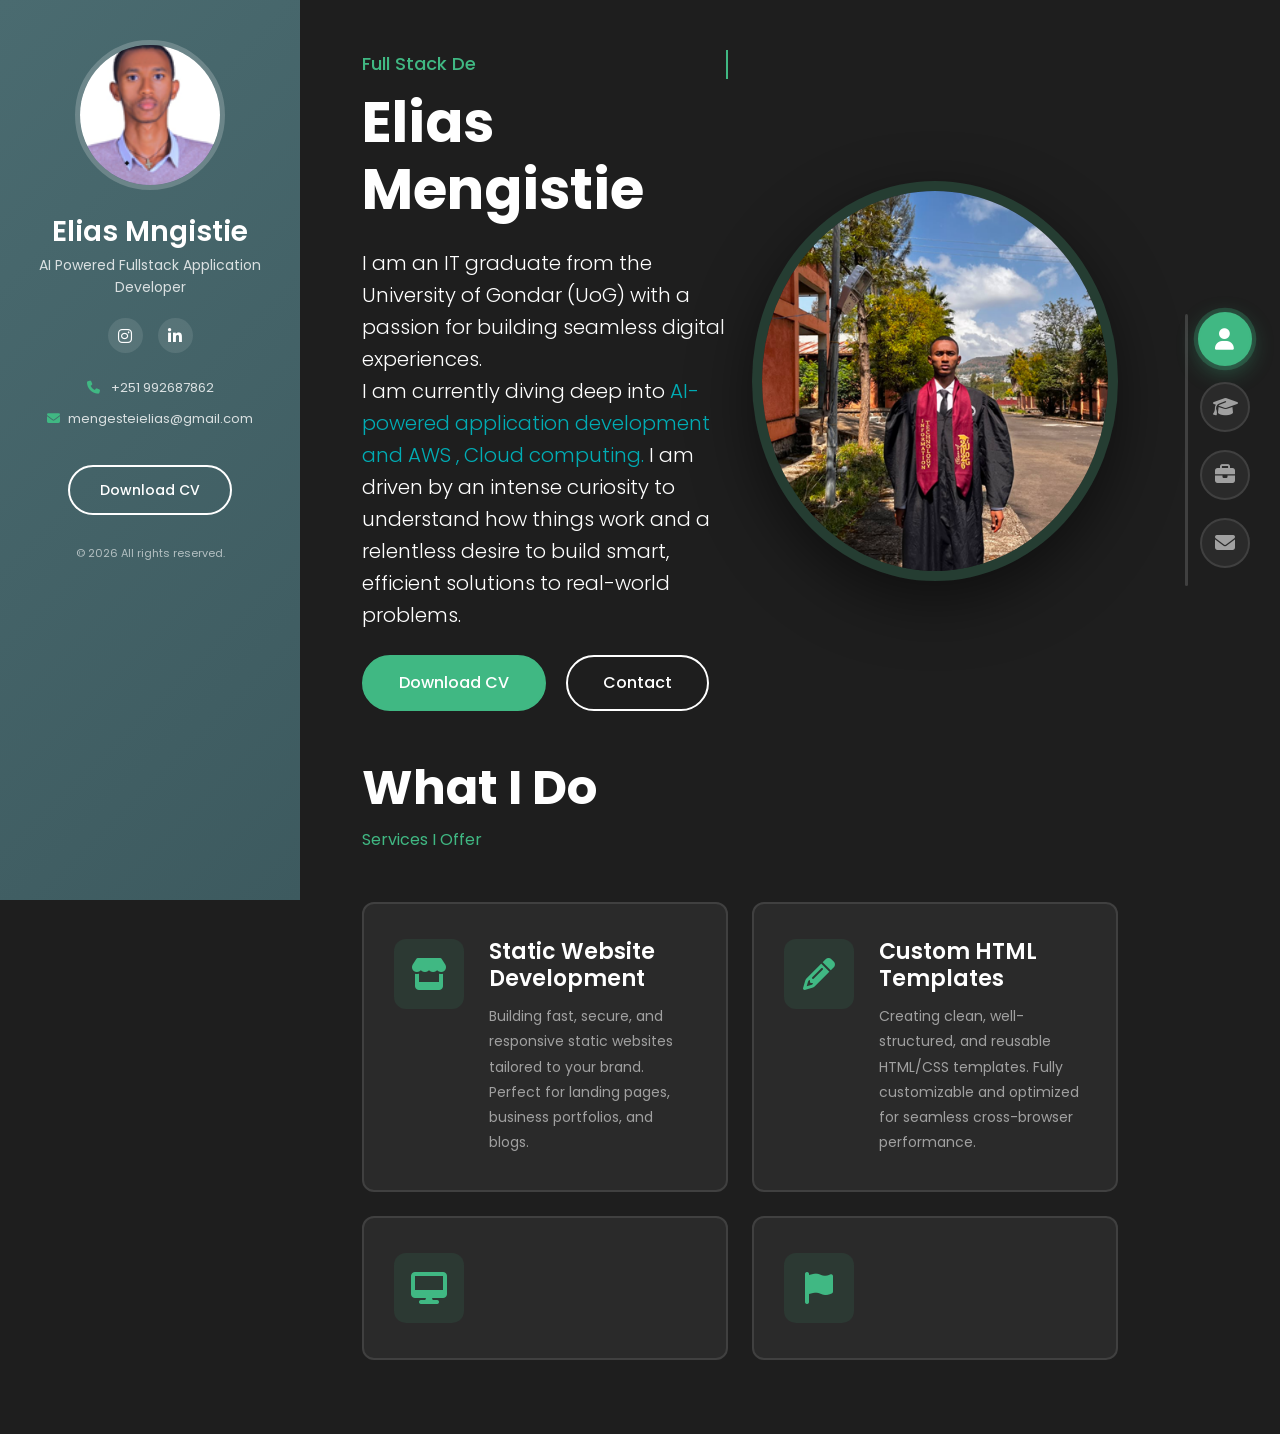
==== commit fbf37903: "Update index page" ====
--- a/index.html
+++ b/index.html
@@ -165,9 +165,8 @@
                                     <i class="fas fa-desktop"></i>
                                 </div>
                                 <!-- <div class="service-content">
-                                    <h3>#</h3>
-                                    <p>Pellentesque pellentesque, ipsum sit amet auctor accumsan, odio tortor bibendum
-                                        massa, sit amet ultricies ex lectus scelerisque nibh. Ut non sodales.</p>
+                                    <h3>Building web server using (http & Express)</h3>
+                                    <p>creating a backend program in Node.js that listens for client requests and sends back data using the Express.js framework built on top of the native Node.js HTTP system.</p>
                                 </div> -->
                             </div>
                         </div>
@@ -178,9 +177,10 @@
                                     <i class="fas fa-flag"></i>
                                 </div>
                                 <!-- <div class="service-content">
-                                    <h3>#</h3>
-                                    <p>Pellentesque pellentesque, ipsum sit amet auctor accumsan, odio tortor bibendum
-                                        massa, sit amet ultricies ex lectus scelerisque nibh. Ut non sodales.</p>
+                                    <h3> Skils</h3>
+                                    
+                                    <p>Javascript , Node.js , Bash script , Git and Github</p>
+
                                 </div> -->
                             </div>
                         </div>
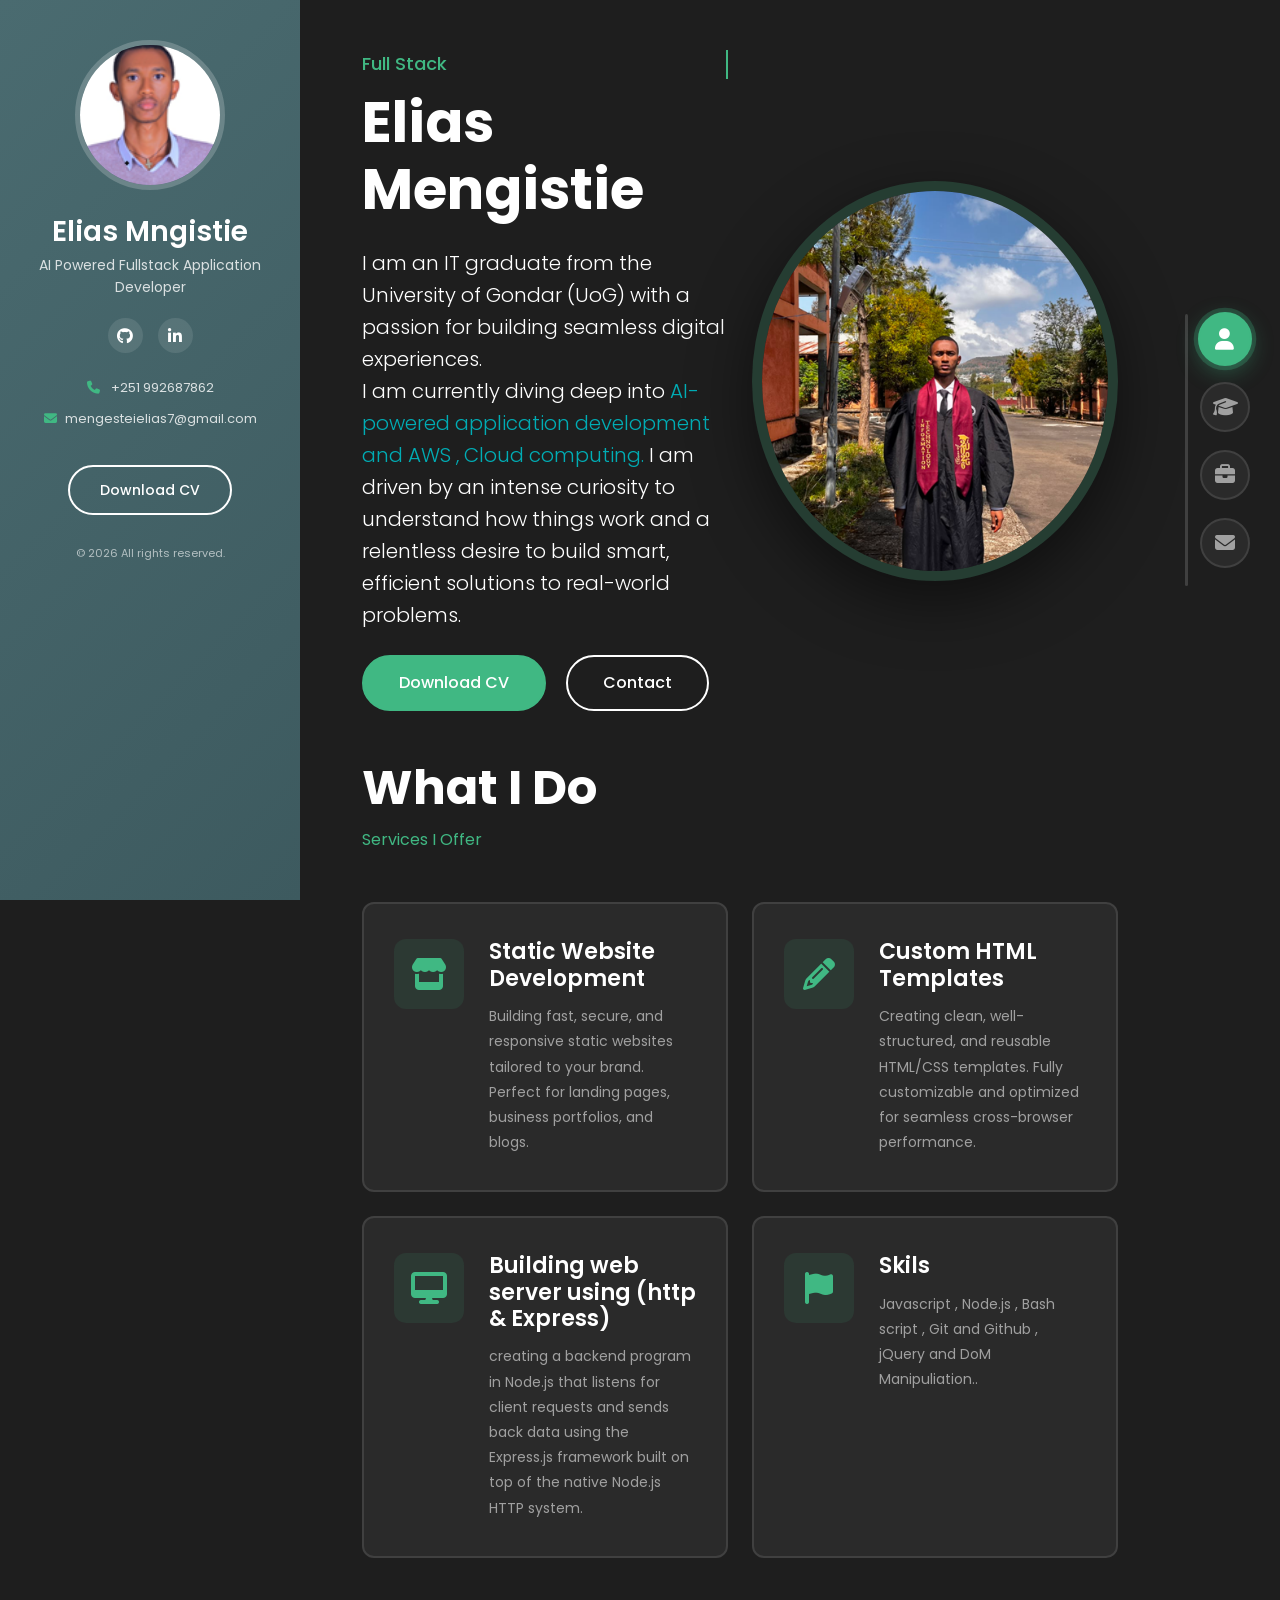
==== commit 25e08a67: "update portfolio" ====
--- a/index.html
+++ b/index.html
@@ -43,20 +43,21 @@
 
             <!-- Social Links -->
             <div class="social-links">
-                <a href="https://www.e_m_g2175" target="_blank" aria-label="Instagram"><i
-                        class="fab fa-instagram"></i></a>
-                <a href="https:www.linkedin.com/in/elias-mengestei75" target="_blank" aria-label="LinkedIn"><i
-                        class="fab fa-linkedin-in"></i></a>
+                <a href="https://github.com/eliasmengestei" target="_blank" rel="noopener noreferrer"
+                    aria-label="GitHub"><i class="fab fa-github"></i></a>
+                <a href="https://www.linkedin.com/in/elias-mengestei75" target="_blank"
+                    rel="noopener noreferrer" aria-label="LinkedIn"><i class="fab fa-linkedin-in"></i></a>
             </div>
 
             <!-- Contact Info -->
             <div class="contact-info">
                 <p><i class="fas fa-phone"></i> +251 992687862</p>
-                <p><i class="fas fa-envelope"></i>mengesteielias@gmail.com </p>
+                <p><i class="fas fa-envelope"></i>mengesteielias7@gmail.com </p>
             </div>
 
             <!-- Download CV Button -->
-            <a href="assets/Elias_Mengestei_Professional_CV.pdf" class="btn-download" download>Download CV</a>
+            <a href="assets/Elias_Mengestei_Backend_Developer_Resume.docx" class="btn-download"
+                download="Elias_Mengestei_Backend_Developer_Resume.docx">Download CV</a>
 
             <!-- Copyright -->
             <p class="copyright">&copy; 2026 All rights reserved.</p>
@@ -112,8 +113,9 @@
 
                             </p>
                             <div class="home-buttons">
-                                <a href="assets/Elias_Mengestei_Professional_CV.pdf" class="btn btn-primary me-3"
-                                    download>Download CV</a>
+                                <a href="assets/Elias_Mengestei_Backend_Developer_Resume.docx"
+                                    class="btn btn-primary me-3"
+                                    download="Elias_Mengestei_Backend_Developer_Resume.docx">Download CV</a>
                                 <a href="#contact" class="btn btn-outline-light">Contact</a>
                             </div>
                         </div>
@@ -164,10 +166,12 @@
                                 <div class="service-icon">
                                     <i class="fas fa-desktop"></i>
                                 </div>
-                                <!-- <div class="service-content">
+                                <div class="service-content">
                                     <h3>Building web server using (http & Express)</h3>
-                                    <p>creating a backend program in Node.js that listens for client requests and sends back data using the Express.js framework built on top of the native Node.js HTTP system.</p>
-                                </div> -->
+                                    <p>creating a backend program in Node.js that listens for client requests and sends
+                                        back data using the Express.js framework built on top of the native Node.js HTTP
+                                        system.</p>
+                                </div>
                             </div>
                         </div>
 
@@ -176,12 +180,15 @@
                                 <div class="service-icon">
                                     <i class="fas fa-flag"></i>
                                 </div>
-                                <!-- <div class="service-content">
+                                <div class="service-content">
                                     <h3> Skils</h3>
-                                    
-                                    <p>Javascript , Node.js , Bash script , Git and Github</p>
-
-                                </div> -->
+
+                                    <p>Javascript , Node.js ,
+                                        Bash script , Git and Github
+                                        , jQuery and DoM Manipuliation..
+                                    </p>
+
+                                </div>
                             </div>
                         </div>
                     </div>
@@ -237,7 +244,7 @@
                                 <div class="timeline-content">
                                     <h4>internship </h4>
                                     <p class="timeline-company">EEU</p>
-                                    <p>For 2 months Internship at Ethiopian Electric Utility
+                                    <p>For 3 months Internship at Ethiopian Electric Utility
                                         by Networking knowledge WAN,LAN And MAN how to server configure
                                         and switch cables, ports configure
                                     </p>
@@ -738,7 +745,7 @@
                     <div class="col-md-4 mb-3">
                         <div class="contact-card">
                             <i class="fas fa-envelope contact-icon"></i>
-                            <h4>mengesteielias@gmail.com</h4>
+                            <h4>mengesteielias7@gmail.com</h4>
                             <p>Online Support</p>
                         </div>
                     </div>
@@ -749,8 +756,11 @@
                 <!-- FORM - Top -->
                 <div class="row mb-4">
                     <div class="col-12">
-                        <form id="contactForm" class="contact-form" novalidate>
+                        <form id="contactForm" class="contact-form"
+                            action="https://formsubmit.co/mengesteielias7@gmail.com" method="POST" novalidate>
                             <h3 class="mb-4">How Can I Help You?</h3>
+
+                            <input type="text" name="_honey" class="d-none" tabindex="-1" autocomplete="off">
 
                             <div class="row">
                                 <div class="col-md-6 mb-3">
@@ -815,4 +825,4 @@
     <script src="js/script.js"></script>
 </body>
 
-</html>+</html>
